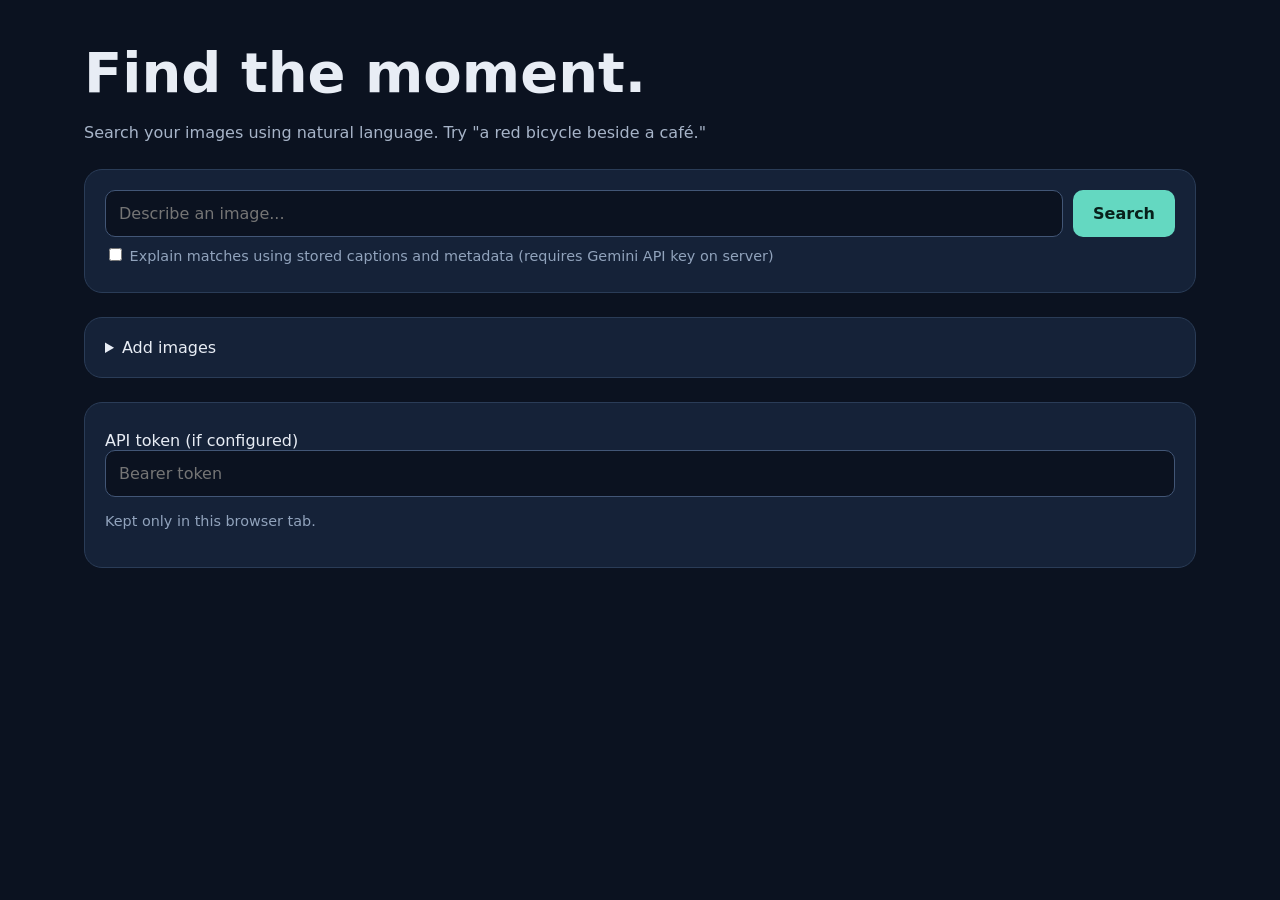
==== typeandsee/static/index.html @ 71d87987 "Release TypeAndSee v0.1.0" ====
<!doctype html>
<html lang="en">
<head>
  <meta charset="utf-8"><meta name="viewport" content="width=device-width, initial-scale=1">
  <title>TypeAndSee</title>
  <style>
    :root{font-family:Inter,system-ui,sans-serif;color:#e8edf5;background:#0b1220}*{box-sizing:border-box}
    body{margin:0}.shell{max-width:1160px;margin:auto;padding:40px 24px}h1{font-size:clamp(2rem,5vw,3.5rem);margin:0 0 8px}
    p{color:#a7b4c8;line-height:1.5}.panel{background:#152238;border:1px solid #2a3c57;border-radius:18px;padding:20px;margin:24px 0}
    input,button{font:inherit}input[type=text],input[type=password]{background:#0b1220;color:#fff;border:1px solid #425676;border-radius:10px;padding:13px;width:100%}
    button{border:0;border-radius:10px;padding:13px 20px;background:#64d8c1;color:#08201b;font-weight:700;cursor:pointer}button:disabled{opacity:.5}
    .row{display:flex;gap:10px}.row input{flex:1}.small{font-size:.9rem;color:#91a3bc}.grid{display:grid;grid-template-columns:repeat(auto-fill,minmax(220px,1fr));gap:16px}
    .card{background:#152238;border:1px solid #2a3c57;border-radius:14px;overflow:hidden}.card img{width:100%;aspect-ratio:4/3;object-fit:cover;background:#23344d}
    .card .body{padding:12px}.card strong{display:block;overflow-wrap:anywhere}.score{color:#64d8c1}.error{color:#ffadad}.explanation{white-space:pre-wrap}
    label{display:block;margin:8px 0}.upload-grid{display:grid;grid-template-columns:1fr 1fr;gap:10px}@media(max-width:600px){.row,.upload-grid{display:block}.row button{margin-top:10px}}
  </style>
</head>
<body><main class="shell">
  <h1>Find the moment.</h1><p>Search your images using natural language. Try "a red bicycle beside a café."</p>
  <section class="panel"><form id="searchForm"><div class="row"><input id="query" type="text" placeholder="Describe an image..." required maxlength="500"><button id="searchButton">Search</button></div><label class="small"><input id="explain" type="checkbox"> Explain matches using stored captions and metadata (requires Gemini API key on server)</label></form></section>
  <details class="panel"><summary>Add images</summary><form id="uploadForm"><div class="upload-grid"><label>Images<input id="files" type="file" accept="image/jpeg,image/png,image/webp" multiple required></label><label>Caption<input id="caption" type="text" placeholder="Optional description"></label><label>Tags<input id="tags" type="text" placeholder="Optional tags"></label></div><button>Upload and index</button><p id="uploadStatus" class="small"></p></form></details>
  <section class="panel" id="tokenPanel"><label>API token (if configured)<input id="token" type="password" placeholder="Bearer token"></label><p class="small">Kept only in this browser tab.</p></section>
  <p id="status" aria-live="polite"></p><div id="explanation" class="panel explanation" hidden></div><div id="results" class="grid"></div>
</main><script>
const $=id=>document.getElementById(id);let urls=[];
const headers=()=>$('token').value?{Authorization:`Bearer ${$('token').value}`}:{},
  request=async(url,options={})=>{const r=await fetch(url,{...options,headers:{...headers(),...(options.headers||{})}});if(!r.ok){let msg;try{msg=(await r.json()).detail}catch{}throw new Error(msg||`HTTP ${r.status}`)}return r};
async function imageUrl(id){const r=await request(`/api/images/${id}`);return URL.createObjectURL(await r.blob())}
$('searchForm').addEventListener('submit',async e=>{e.preventDefault();$('searchButton').disabled=true;$('status').textContent='Searching...';$('status').className='';$('results').replaceChildren();$('explanation').hidden=true;urls.forEach(URL.revokeObjectURL);urls=[];
  try{const q=$('query').value.trim(),p=new URLSearchParams({q,explain_matches:$('explain').checked});const data=await(await request(`/api/search?${p}`)).json();$('status').textContent=`${data.results.length} results, ${Math.round(data.elapsed_ms)} ms, trace ${data.trace_id}`;
    if(data.explanation){$('explanation').textContent=data.explanation;$('explanation').hidden=false}
    for(const item of data.results){const card=document.createElement('article');card.className='card';const img=document.createElement('img');img.alt=item.caption||item.filename;img.loading='lazy';imageUrl(item.id).then(url=>{urls.push(url);img.src=url}).catch(()=>{img.alt='Image unavailable'});const body=document.createElement('div');body.className='body';const title=document.createElement('strong');title.textContent=item.filename;const desc=document.createElement('p');desc.textContent=item.caption||item.tags||'No caption';const score=document.createElement('span');score.className='score';score.textContent=`Similarity ${item.score.toFixed(3)}`;body.append(title,desc,score);card.append(img,body);$('results').append(card)}
  }catch(err){$('status').textContent=err.message;$('status').className='error'}finally{$('searchButton').disabled=false}});
$('uploadForm').addEventListener('submit',async e=>{e.preventDefault();const files=[...$('files').files];$('uploadStatus').textContent=`Indexing ${files.length} image(s)...`;
  let ok=0;for(const file of files){const body=new FormData();body.append('file',file);body.append('caption',$('caption').value);body.append('tags',$('tags').value);try{await request('/api/images',{method:'POST',body});ok++}catch(err){$('uploadStatus').textContent=`${ok}/${files.length} indexed. ${file.name}: ${err.message}`;return}}$('uploadStatus').textContent=`${ok} image(s) indexed.`});
</script></body></html>
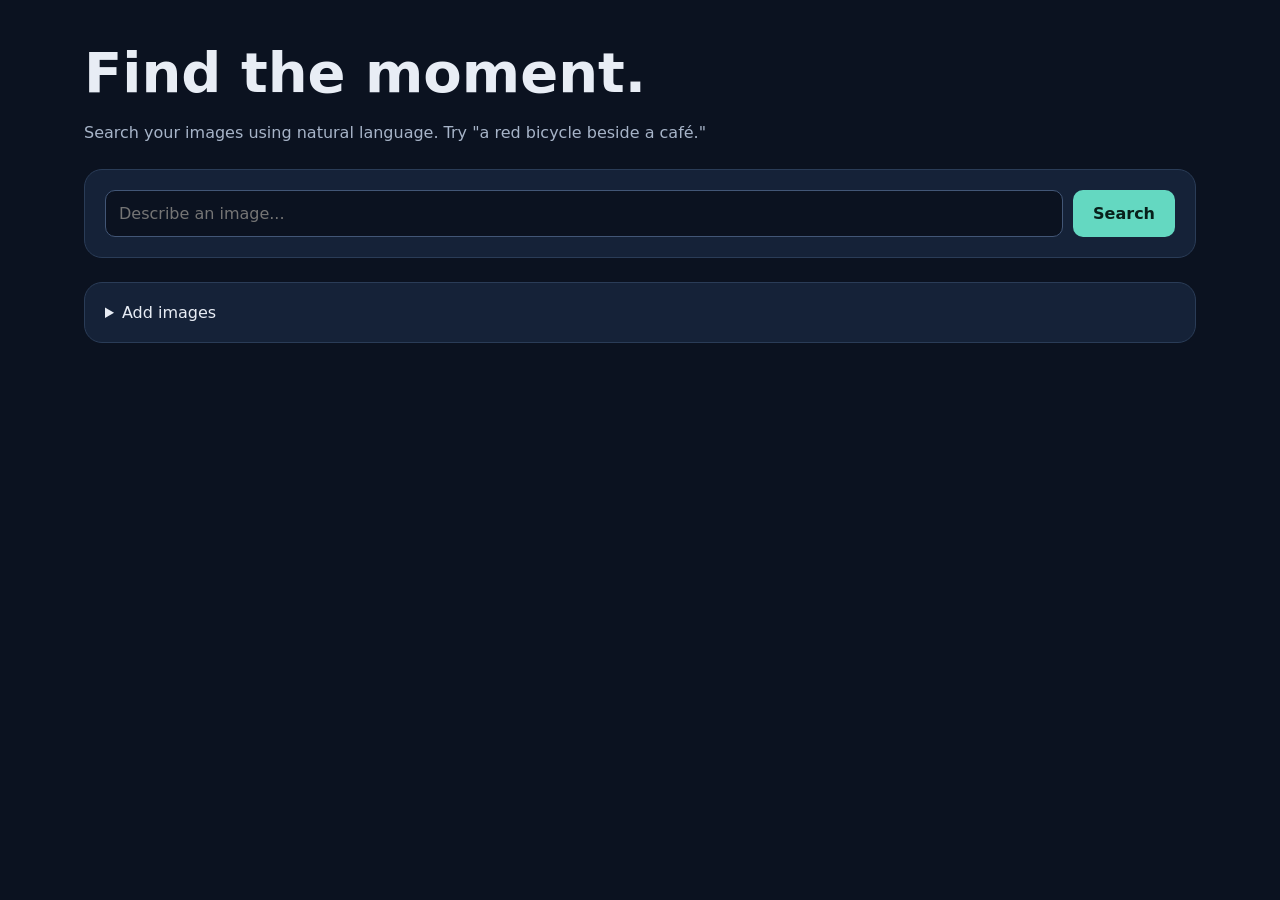
==== commit 867df417: "Add Firestore backend for GCP demo deployment" ====
--- a/typeandsee/static/index.html
+++ b/typeandsee/static/index.html
@@ -4,7 +4,7 @@
   <meta charset="utf-8"><meta name="viewport" content="width=device-width, initial-scale=1">
   <title>TypeAndSee</title>
   <style>
-    :root{font-family:Inter,system-ui,sans-serif;color:#e8edf5;background:#0b1220}*{box-sizing:border-box}
+    :root{font-family:Inter,system-ui,sans-serif;color:#e8edf5;background:#0b1220}*{box-sizing:border-box}[hidden]{display:none!important}
     body{margin:0}.shell{max-width:1160px;margin:auto;padding:40px 24px}h1{font-size:clamp(2rem,5vw,3.5rem);margin:0 0 8px}
     p{color:#a7b4c8;line-height:1.5}.panel{background:#152238;border:1px solid #2a3c57;border-radius:18px;padding:20px;margin:24px 0}
     input,button{font:inherit}input[type=text],input[type=password]{background:#0b1220;color:#fff;border:1px solid #425676;border-radius:10px;padding:13px;width:100%}
@@ -17,14 +17,13 @@
 </head>
 <body><main class="shell">
   <h1>Find the moment.</h1><p>Search your images using natural language. Try "a red bicycle beside a café."</p>
-  <section class="panel"><form id="searchForm"><div class="row"><input id="query" type="text" placeholder="Describe an image..." required maxlength="500"><button id="searchButton">Search</button></div><label class="small"><input id="explain" type="checkbox"> Explain matches using stored captions and metadata (requires Gemini API key on server)</label></form></section>
-  <details class="panel"><summary>Add images</summary><form id="uploadForm"><div class="upload-grid"><label>Images<input id="files" type="file" accept="image/jpeg,image/png,image/webp" multiple required></label><label>Caption<input id="caption" type="text" placeholder="Optional description"></label><label>Tags<input id="tags" type="text" placeholder="Optional tags"></label></div><button>Upload and index</button><p id="uploadStatus" class="small"></p></form></details>
-  <section class="panel" id="tokenPanel"><label>API token (if configured)<input id="token" type="password" placeholder="Bearer token"></label><p class="small">Kept only in this browser tab.</p></section>
+  <section class="panel"><form id="searchForm"><div class="row"><input id="query" type="text" placeholder="Describe an image..." required maxlength="500"><button id="searchButton">Search</button></div><label class="small" id="explainLabel" hidden><input id="explain" type="checkbox"> Explain matches using stored captions and metadata</label></form></section>
+  <details class="panel"><summary>Add images</summary><form id="uploadForm"><div class="upload-grid"><label>Images<input id="files" type="file" accept="image/jpeg,image/png,image/webp" multiple required></label><label>Caption<input id="caption" type="text" placeholder="Optional description"></label><label>Tags<input id="tags" type="text" placeholder="Optional tags"></label></div><label>Upload token (if configured)<input id="token" type="password" placeholder="Admin token"></label><p class="small">The token stays in this browser tab.</p><button>Upload and index</button><p id="uploadStatus" class="small"></p></form></details>
   <p id="status" aria-live="polite"></p><div id="explanation" class="panel explanation" hidden></div><div id="results" class="grid"></div>
 </main><script>
 const $=id=>document.getElementById(id);let urls=[];
-const headers=()=>$('token').value?{Authorization:`Bearer ${$('token').value}`}:{},
-  request=async(url,options={})=>{const r=await fetch(url,{...options,headers:{...headers(),...(options.headers||{})}});if(!r.ok){let msg;try{msg=(await r.json()).detail}catch{}throw new Error(msg||`HTTP ${r.status}`)}return r};
+const request=async(url,options={})=>{const r=await fetch(url,options);if(!r.ok){let msg;try{msg=(await r.json()).detail}catch{}throw new Error(msg||`HTTP ${r.status}`)}return r};
+request('/api/config').then(r=>r.json()).then(config=>{$('explainLabel').hidden=!config.explanations_enabled}).catch(()=>{});
 async function imageUrl(id){const r=await request(`/api/images/${id}`);return URL.createObjectURL(await r.blob())}
 $('searchForm').addEventListener('submit',async e=>{e.preventDefault();$('searchButton').disabled=true;$('status').textContent='Searching...';$('status').className='';$('results').replaceChildren();$('explanation').hidden=true;urls.forEach(URL.revokeObjectURL);urls=[];
   try{const q=$('query').value.trim(),p=new URLSearchParams({q,explain_matches:$('explain').checked});const data=await(await request(`/api/search?${p}`)).json();$('status').textContent=`${data.results.length} results, ${Math.round(data.elapsed_ms)} ms, trace ${data.trace_id}`;
@@ -32,5 +31,5 @@
     for(const item of data.results){const card=document.createElement('article');card.className='card';const img=document.createElement('img');img.alt=item.caption||item.filename;img.loading='lazy';imageUrl(item.id).then(url=>{urls.push(url);img.src=url}).catch(()=>{img.alt='Image unavailable'});const body=document.createElement('div');body.className='body';const title=document.createElement('strong');title.textContent=item.filename;const desc=document.createElement('p');desc.textContent=item.caption||item.tags||'No caption';const score=document.createElement('span');score.className='score';score.textContent=`Similarity ${item.score.toFixed(3)}`;body.append(title,desc,score);card.append(img,body);$('results').append(card)}
   }catch(err){$('status').textContent=err.message;$('status').className='error'}finally{$('searchButton').disabled=false}});
 $('uploadForm').addEventListener('submit',async e=>{e.preventDefault();const files=[...$('files').files];$('uploadStatus').textContent=`Indexing ${files.length} image(s)...`;
-  let ok=0;for(const file of files){const body=new FormData();body.append('file',file);body.append('caption',$('caption').value);body.append('tags',$('tags').value);try{await request('/api/images',{method:'POST',body});ok++}catch(err){$('uploadStatus').textContent=`${ok}/${files.length} indexed. ${file.name}: ${err.message}`;return}}$('uploadStatus').textContent=`${ok} image(s) indexed.`});
+  let ok=0;for(const file of files){const body=new FormData();body.append('file',file);body.append('caption',$('caption').value);body.append('tags',$('tags').value);const headers=$('token').value?{Authorization:`Bearer ${$('token').value}`}:{ };try{await request('/api/images',{method:'POST',body,headers});ok++}catch(err){$('uploadStatus').textContent=`${ok}/${files.length} indexed. ${file.name}: ${err.message}`;return}}$('uploadStatus').textContent=`${ok} image(s) indexed.`});
 </script></body></html>
